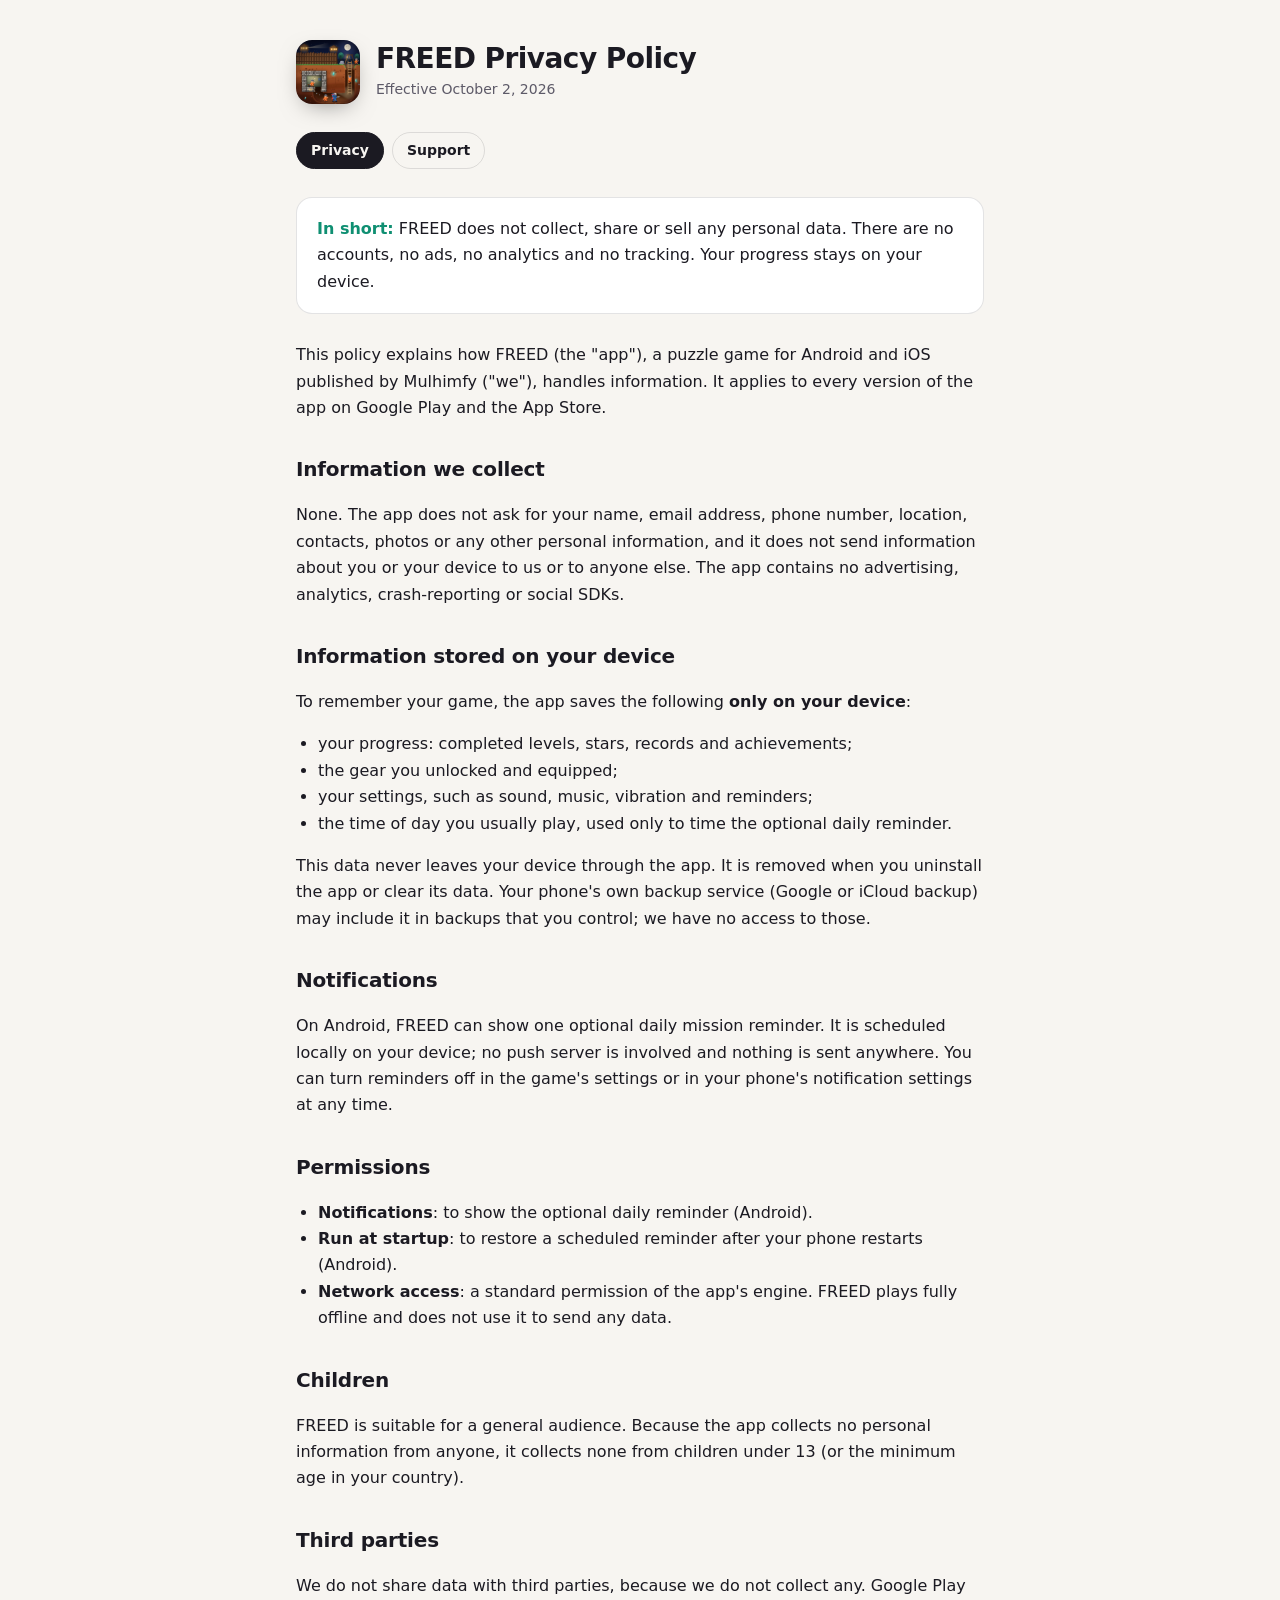
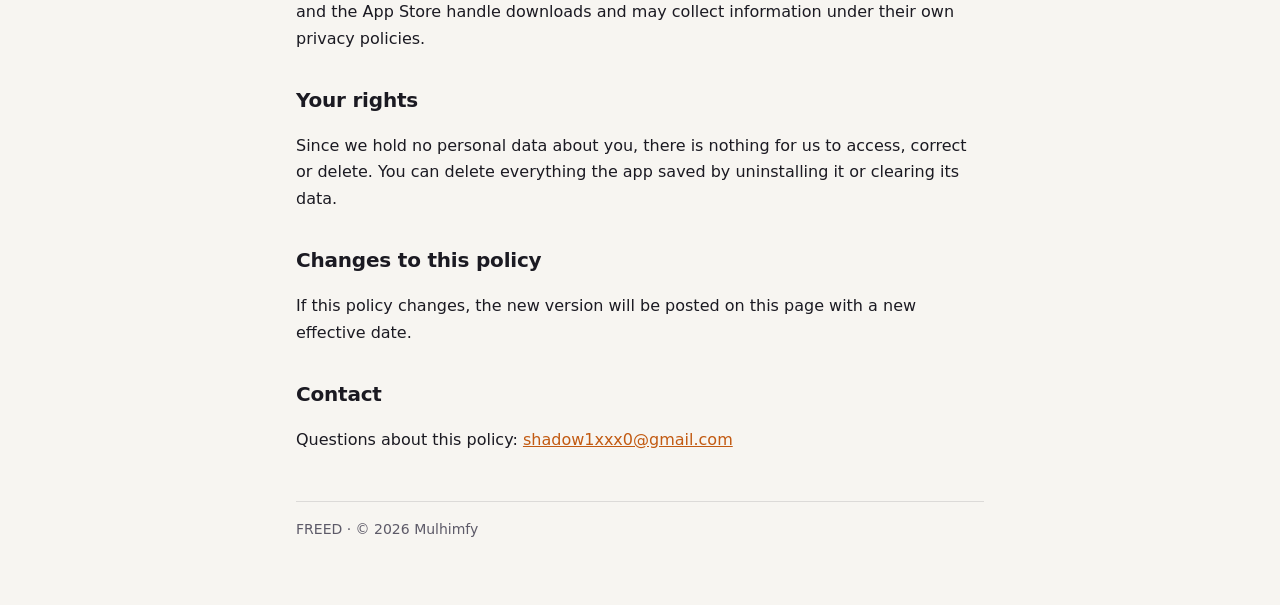
==== index.html @ a4823a47 "FREED privacy policy and support pages Co-Authored-By: Claude Opus 5.5 <noreply@anthropic.com>" ====
<!doctype html>
<html lang="en">
<head>
<meta charset="utf-8">
<meta name="viewport" content="width=device-width, initial-scale=1">
<title>FREED Privacy Policy</title>
<meta name="description" content="Privacy policy for FREED, the one-finger tunnel escape puzzle game for Android and iOS.">
<link rel="icon" type="image/png" href="favicon.png">
<link rel="stylesheet" href="style.css">
</head>
<body>
<main>
  <header>
    <img src="icon.png" alt="FREED app icon">
    <div>
      <h1>FREED Privacy Policy</h1>
      <p>Effective October 2, 2026</p>
    </div>
  </header>
  <nav>
    <a href="./" aria-current="page">Privacy</a>
    <a href="support.html">Support</a>
  </nav>

  <div class="summary">
    <strong>In short:</strong> FREED does not collect, share or sell any personal data. There are no accounts,
    no ads, no analytics and no tracking. Your progress stays on your device.
  </div>

  <p>This policy explains how FREED (the "app"), a puzzle game for Android and iOS published by Mulhimfy
  ("we"), handles information. It applies to every version of the app on Google Play and the App Store.</p>

  <h2>Information we collect</h2>
  <p>None. The app does not ask for your name, email address, phone number, location, contacts, photos or
  any other personal information, and it does not send information about you or your device to us or to
  anyone else. The app contains no advertising, analytics, crash-reporting or social SDKs.</p>

  <h2>Information stored on your device</h2>
  <p>To remember your game, the app saves the following <strong>only on your device</strong>:</p>
  <ul>
    <li>your progress: completed levels, stars, records and achievements;</li>
    <li>the gear you unlocked and equipped;</li>
    <li>your settings, such as sound, music, vibration and reminders;</li>
    <li>the time of day you usually play, used only to time the optional daily reminder.</li>
  </ul>
  <p>This data never leaves your device through the app. It is removed when you uninstall the app or clear
  its data. Your phone's own backup service (Google or iCloud backup) may include it in backups that you
  control; we have no access to those.</p>

  <h2>Notifications</h2>
  <p>On Android, FREED can show one optional daily mission reminder. It is scheduled locally on your device;
  no push server is involved and nothing is sent anywhere. You can turn reminders off in the game's settings
  or in your phone's notification settings at any time.</p>

  <h2>Permissions</h2>
  <ul>
    <li><strong>Notifications</strong>: to show the optional daily reminder (Android).</li>
    <li><strong>Run at startup</strong>: to restore a scheduled reminder after your phone restarts (Android).</li>
    <li><strong>Network access</strong>: a standard permission of the app's engine. FREED plays fully offline
      and does not use it to send any data.</li>
  </ul>

  <h2>Children</h2>
  <p>FREED is suitable for a general audience. Because the app collects no personal information from anyone,
  it collects none from children under 13 (or the minimum age in your country).</p>

  <h2>Third parties</h2>
  <p>We do not share data with third parties, because we do not collect any. Google Play and the App Store
  handle downloads and may collect information under their own privacy policies.</p>

  <h2>Your rights</h2>
  <p>Since we hold no personal data about you, there is nothing for us to access, correct or delete. You can
  delete everything the app saved by uninstalling it or clearing its data.</p>

  <h2>Changes to this policy</h2>
  <p>If this policy changes, the new version will be posted on this page with a new effective date.</p>

  <h2>Contact</h2>
  <p>Questions about this policy: <a href="mailto:shadow1xxx0@gmail.com">shadow1xxx0@gmail.com</a></p>

  <footer>FREED · © 2026 Mulhimfy</footer>
</main>
</body>
</html>
---- style.css ----
:root {
  --bg: #f7f5f1;
  --card: #ffffff;
  --ink: #1b1a22;
  --muted: #5d5a68;
  --line: rgba(27, 26, 34, 0.12);
  --accent: #c25a12;
  --accent-2: #0f8f72;
}
@media (prefers-color-scheme: dark) {
  :root:not([data-theme="light"]) {
    --bg: #05070f;
    --card: #0d1120;
    --ink: #f2efe9;
    --muted: #a3a0b0;
    --line: rgba(255, 255, 255, 0.12);
    --accent: #ffb35c;
    --accent-2: #3ef2c6;
  }
}
:root[data-theme="dark"] {
  --bg: #05070f;
  --card: #0d1120;
  --ink: #f2efe9;
  --muted: #a3a0b0;
  --line: rgba(255, 255, 255, 0.12);
  --accent: #ffb35c;
  --accent-2: #3ef2c6;
}
* { box-sizing: border-box; }
body {
  margin: 0;
  background: var(--bg);
  color: var(--ink);
  font: 16px/1.65 system-ui, -apple-system, "Segoe UI", Roboto, sans-serif;
}
main { max-width: 720px; margin: 0 auto; padding: 40px 16px 64px; }
header { display: flex; align-items: center; gap: 16px; margin-bottom: 28px; }
header img { width: 64px; height: 64px; border-radius: 16px; box-shadow: 0 8px 24px -10px rgba(0, 0, 0, 0.5); }
header h1 { margin: 0; font-size: 28px; line-height: 1.15; letter-spacing: -0.02em; }
header p { margin: 2px 0 0; color: var(--muted); font-size: 14px; }
nav { display: flex; gap: 8px; flex-wrap: wrap; margin-bottom: 28px; }
nav a {
  padding: 6px 14px; border-radius: 999px; border: 1px solid var(--line);
  color: var(--ink); text-decoration: none; font-size: 14px; font-weight: 600;
}
nav a[aria-current="page"] { background: var(--ink); color: var(--bg); border-color: var(--ink); }
.summary {
  background: var(--card); border: 1px solid var(--line); border-radius: 16px;
  padding: 18px 20px; margin-bottom: 28px;
}
.summary strong { color: var(--accent-2); }
h2 { font-size: 20px; margin: 32px 0 8px; letter-spacing: -0.01em; }
h3 { font-size: 16px; margin: 20px 0 4px; }
p, li { color: var(--ink); }
ul { padding-left: 22px; }
a { color: var(--accent); }
footer { margin-top: 48px; color: var(--muted); font-size: 14px; border-top: 1px solid var(--line); padding-top: 16px; }
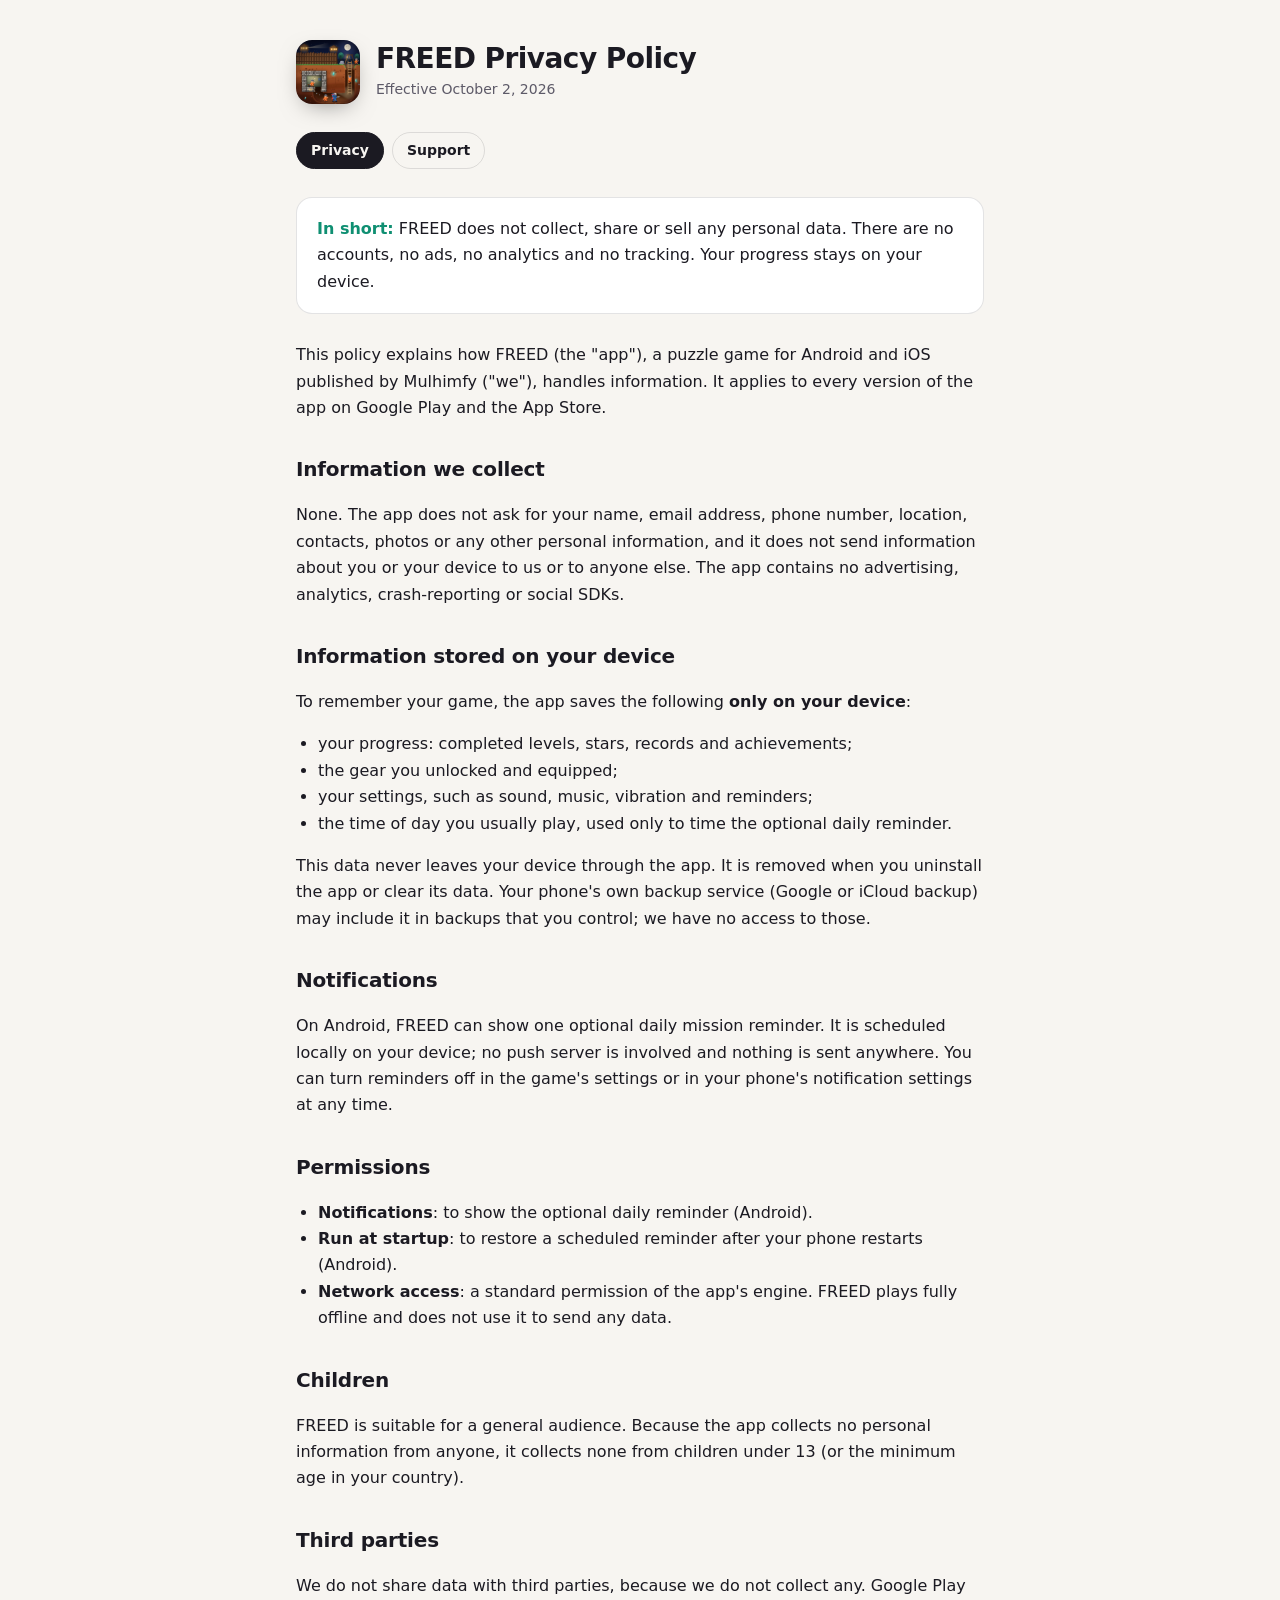
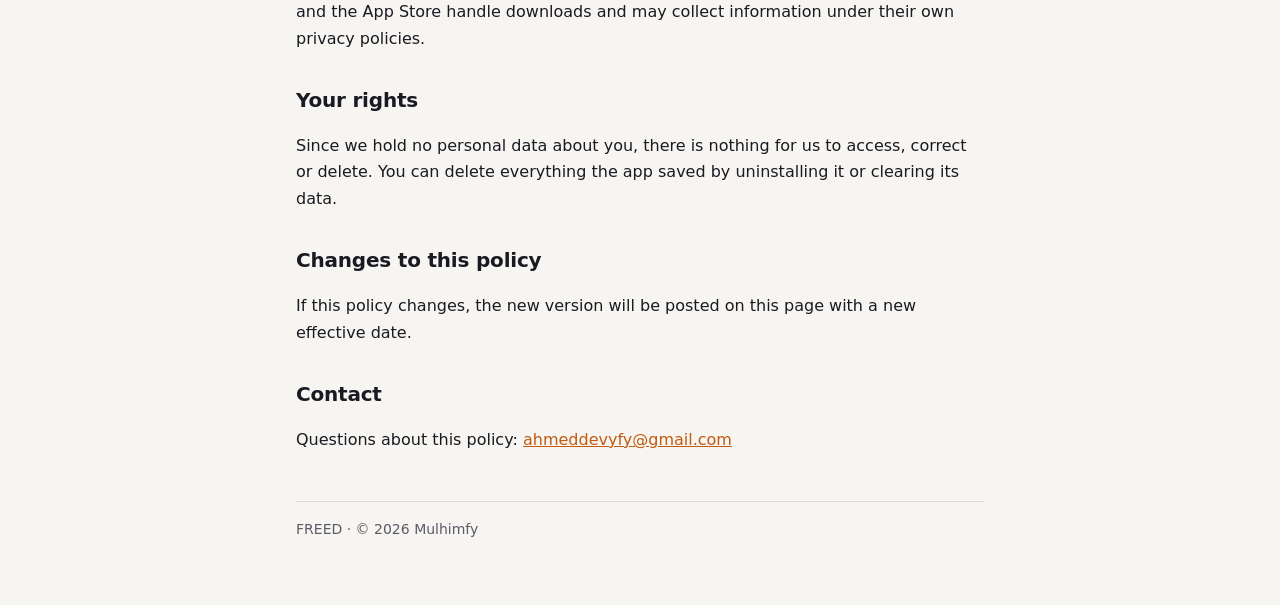
==== commit 538564b9: "Contact email: ahmeddevyfy@gmail.com Co-Authored-By: Claude Opus 5.5 <noreply@anthropic.com>" ====
--- a/index.html
+++ b/index.html
@@ -76,7 +76,7 @@
   <p>If this policy changes, the new version will be posted on this page with a new effective date.</p>
 
   <h2>Contact</h2>
-  <p>Questions about this policy: <a href="mailto:shadow1xxx0@gmail.com">shadow1xxx0@gmail.com</a></p>
+  <p>Questions about this policy: <a href="mailto:ahmeddevyfy@gmail.com">ahmeddevyfy@gmail.com</a></p>
 
   <footer>FREED · © 2026 Mulhimfy</footer>
 </main>
